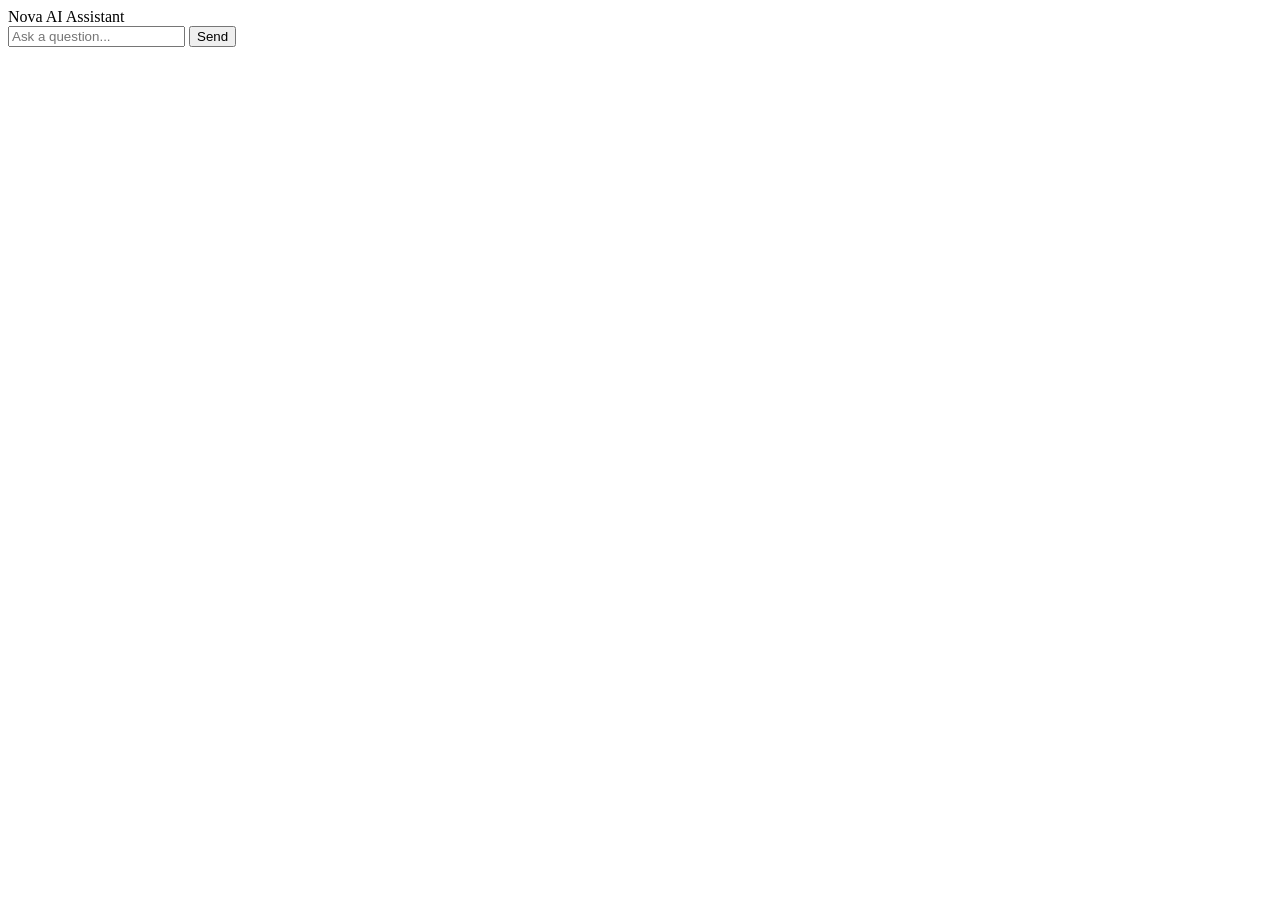
==== frontend/index.html @ 57db9a71 "frontnd folder created" ====
<!DOCTYPE html>
<html lang="en">
<head>
    <meta charset="UTF-8">
    <meta name="viewport" content="width=device-width, initial-scale=1.0">
    <title>Nova AI Assistant</title>

    <link rel="stylesheet" href="style.css">
</head>
<body>

<div class="chat-container">

    <div class="header">
        Nova AI Assistant
    </div>

    <div id="messages" class="messages">

    </div>

    <div class="input-area">

        <input
            id="message"
            type="text"
            placeholder="Ask a question..."
        >

        <button id="sendBtn">
            Send
        </button>

    </div>

</div>

<script src="app.js"></script>

</body>
</html>
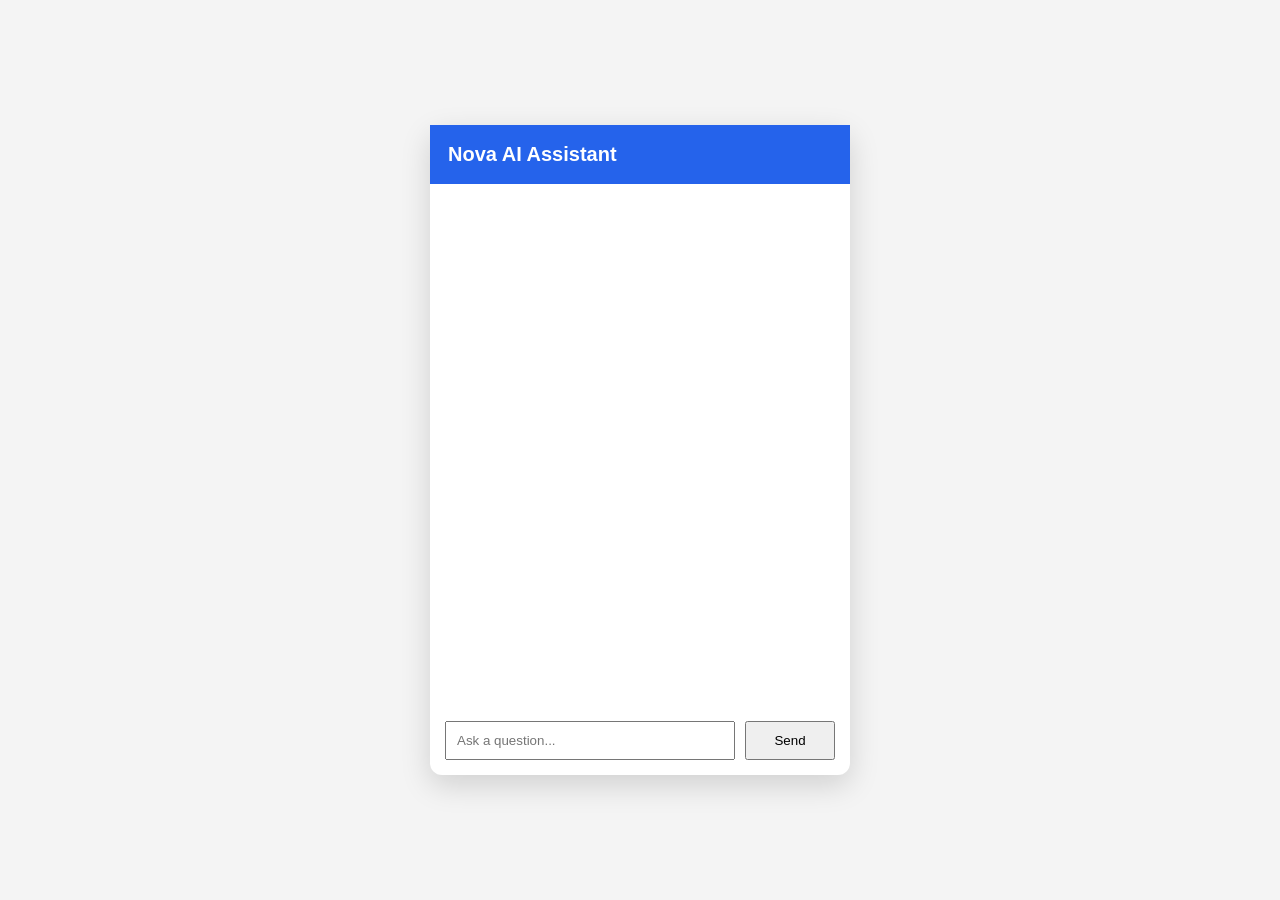
==== commit 7778aa4a: "opions/chat added in apigateway" ====
--- a/frontend/index.html
+++ b/frontend/index.html
@@ -1,4 +1,4 @@
-<!DOCTYPE html>
+<!-- <!DOCTYPE html>
 <html lang="en">
 <head>
     <meta charset="UTF-8">
@@ -38,4 +38,48 @@
 <script src="app.js"></script>
 
 </body>
+</html> -->
+
+<!DOCTYPE html>
+<html lang="en">
+<head>
+    <meta charset="UTF-8">
+    <meta name="viewport" content="width=device-width, initial-scale=1.0">
+
+    <title>Nova AI Assistant</title>
+
+    <link rel="stylesheet" href="style.css">
+</head>
+
+<body>
+
+<div class="chat-container">
+
+    <div class="header">
+        Nova AI Assistant
+    </div>
+
+    <div id="messages" class="messages">
+    </div>
+
+    <div class="input-area">
+
+        <input
+            id="message"
+            type="text"
+            placeholder="Ask a question..."
+            autocomplete="off"
+        >
+
+        <button id="sendBtn" type="button">
+            Send
+        </button>
+
+    </div>
+
+</div>
+
+<script src="app.js"></script>
+
+</body>
 </html>
--- a/frontend/style.css
+++ b/frontend/style.css
@@ -0,0 +1,113 @@
+body {
+
+    margin:0;
+
+    font-family:Arial, sans-serif;
+
+    background:#f4f4f4;
+
+    display:flex;
+
+    justify-content:center;
+
+    align-items:center;
+
+    height:100vh;
+
+}
+
+.chat-container{
+
+    width:420px;
+
+    height:650px;
+
+    background:white;
+
+    border-radius:12px;
+
+    display:flex;
+
+    flex-direction:column;
+
+    box-shadow:0 10px 30px rgba(0,0,0,.15);
+
+}
+
+.header{
+
+    padding:18px;
+
+    background:#2563eb;
+
+    color:white;
+
+    font-size:20px;
+
+    font-weight:bold;
+
+}
+
+.messages{
+
+    flex:1;
+
+    padding:20px;
+
+    overflow-y:auto;
+
+}
+
+.message{
+
+    margin-bottom:15px;
+
+    padding:12px;
+
+    border-radius:8px;
+
+}
+
+.user{
+
+    background:#2563eb;
+
+    color:white;
+
+    margin-left:60px;
+
+}
+
+.bot{
+
+    background:#eeeeee;
+
+    margin-right:60px;
+
+}
+
+.input-area{
+
+    display:flex;
+
+    padding:15px;
+
+    gap:10px;
+
+}
+
+input{
+
+    flex:1;
+
+    padding:10px;
+
+}
+
+button{
+
+    width:90px;
+
+    cursor:pointer;
+
+}
--- a/frontend/style.css
+++ b/frontend/style.css
@@ -0,0 +1,113 @@
+body {
+
+    margin:0;
+
+    font-family:Arial, sans-serif;
+
+    background:#f4f4f4;
+
+    display:flex;
+
+    justify-content:center;
+
+    align-items:center;
+
+    height:100vh;
+
+}
+
+.chat-container{
+
+    width:420px;
+
+    height:650px;
+
+    background:white;
+
+    border-radius:12px;
+
+    display:flex;
+
+    flex-direction:column;
+
+    box-shadow:0 10px 30px rgba(0,0,0,.15);
+
+}
+
+.header{
+
+    padding:18px;
+
+    background:#2563eb;
+
+    color:white;
+
+    font-size:20px;
+
+    font-weight:bold;
+
+}
+
+.messages{
+
+    flex:1;
+
+    padding:20px;
+
+    overflow-y:auto;
+
+}
+
+.message{
+
+    margin-bottom:15px;
+
+    padding:12px;
+
+    border-radius:8px;
+
+}
+
+.user{
+
+    background:#2563eb;
+
+    color:white;
+
+    margin-left:60px;
+
+}
+
+.bot{
+
+    background:#eeeeee;
+
+    margin-right:60px;
+
+}
+
+.input-area{
+
+    display:flex;
+
+    padding:15px;
+
+    gap:10px;
+
+}
+
+input{
+
+    flex:1;
+
+    padding:10px;
+
+}
+
+button{
+
+    width:90px;
+
+    cursor:pointer;
+
+}
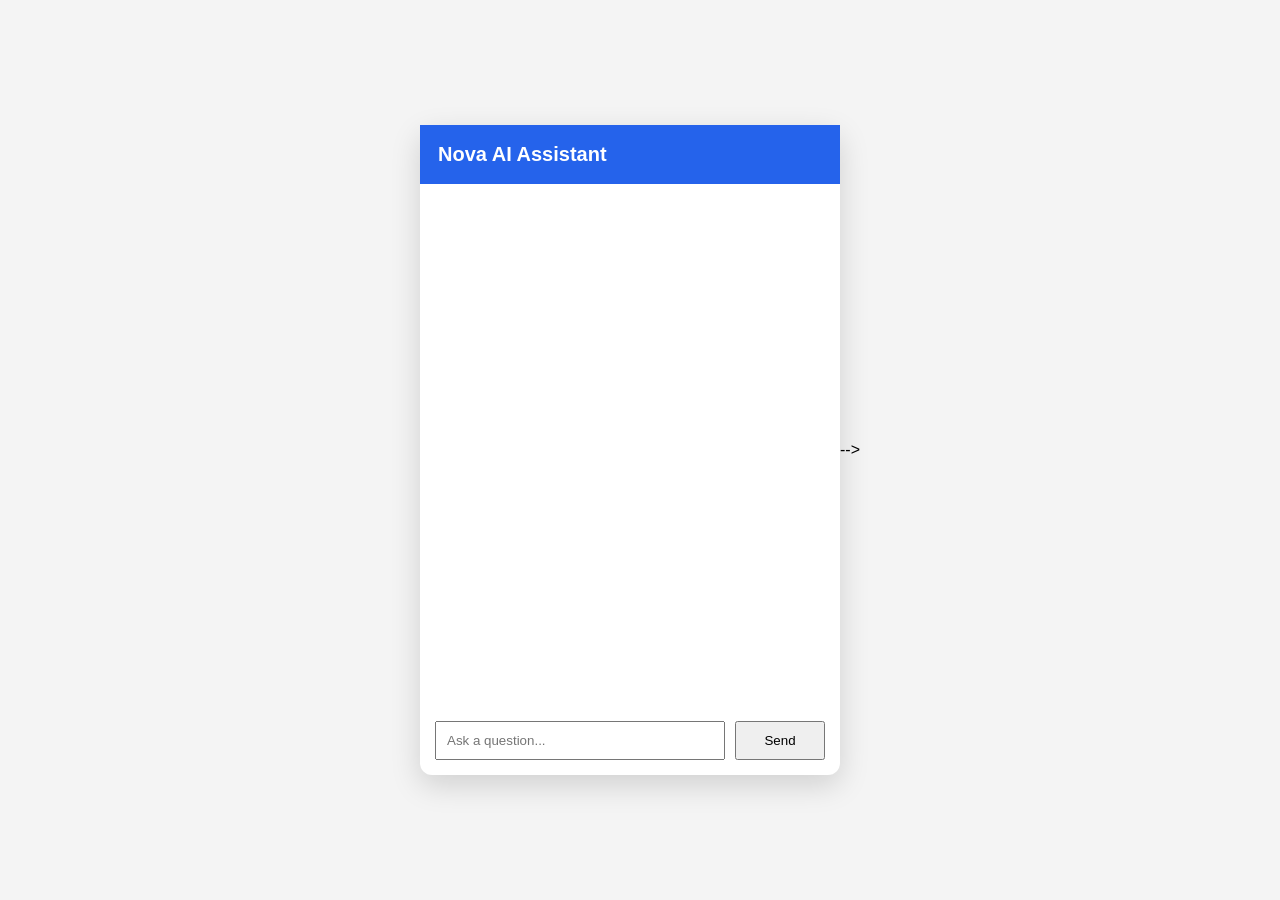
==== commit 7957de5b: "updated CORS" ====
--- a/frontend/index.html
+++ b/frontend/index.html
@@ -1,4 +1,4 @@
-<!-- <!DOCTYPE html>
+<!-- <!-- <!DOCTYPE html>
 <html lang="en">
 <head>
     <meta charset="UTF-8">
@@ -82,4 +82,4 @@
 <script src="app.js"></script>
 
 </body>
-</html>+</html> -->
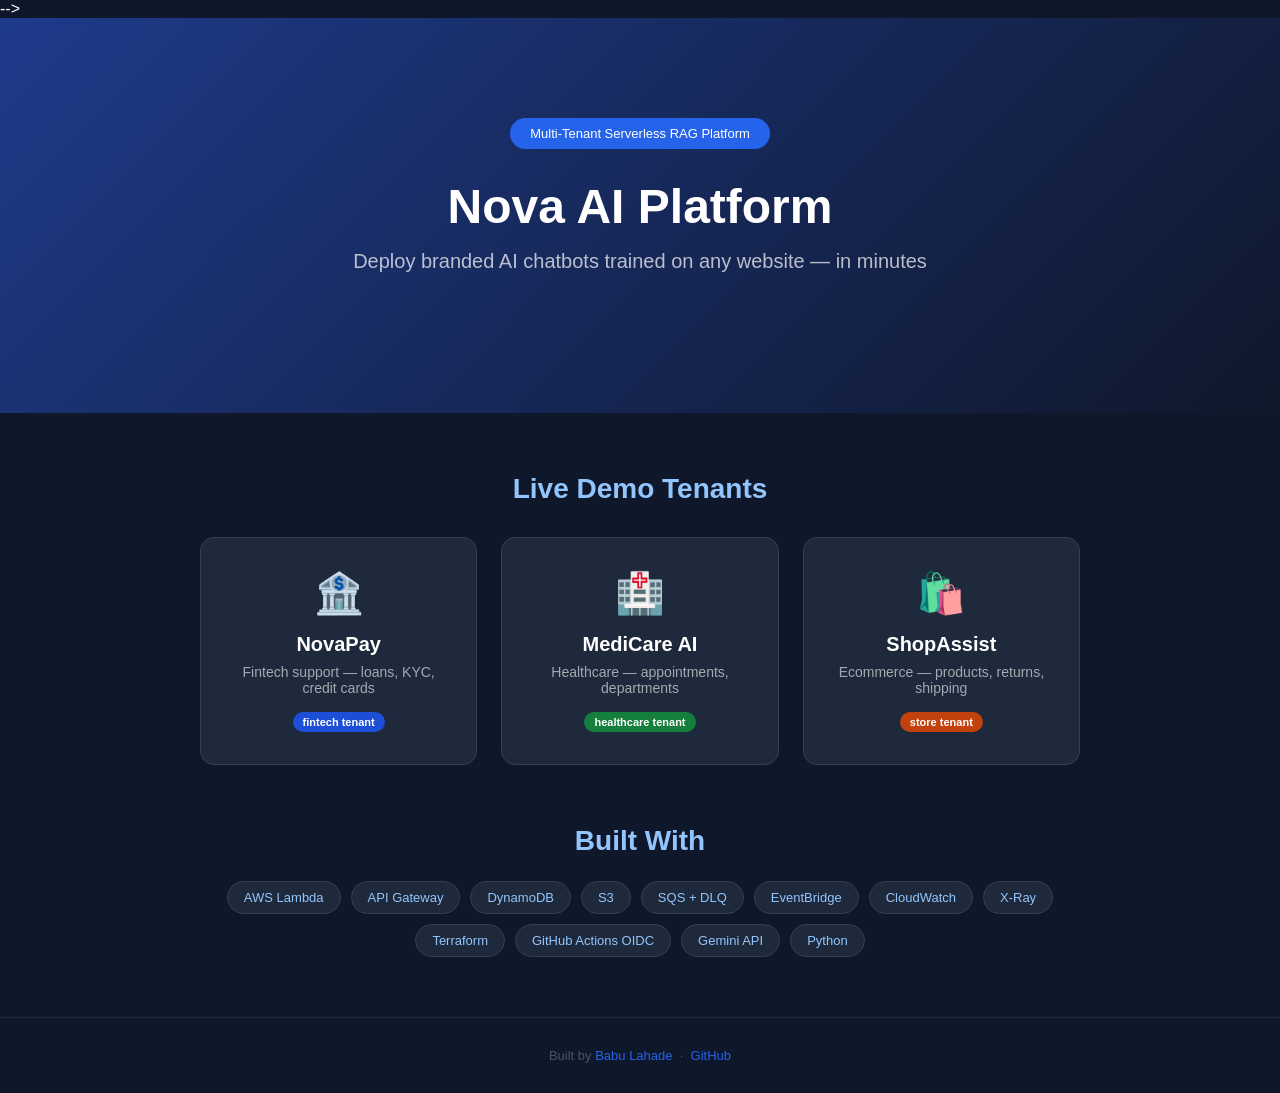
==== commit d9c8630f: "widget and 3 demo tenant sites complete" ====
--- a/frontend/index.html
+++ b/frontend/index.html
@@ -39,7 +39,7 @@
 
 </body>
 </html> -->
-
+<!-- 
 <!DOCTYPE html>
 <html lang="en">
 <head>
@@ -82,4 +82,166 @@
 <script src="app.js"></script>
 
 </body>
-</html> -->+</html> --> -->
+
+<!DOCTYPE html>
+<html lang="en">
+<head>
+  <meta charset="UTF-8">
+  <meta name="viewport" content="width=device-width, initial-scale=1.0">
+  <title>Nova RAG Platform</title>
+  <style>
+    * { box-sizing: border-box; margin: 0; padding: 0; }
+    body { font-family: Arial, sans-serif; background: #0f172a; color: white; }
+    .hero {
+      padding: 100px 40px;
+      text-align: center;
+      background: linear-gradient(135deg, #1e3a8a, #0f172a);
+    }
+    .hero h1 { font-size: 48px; margin-bottom: 16px; }
+    .hero p  { font-size: 20px; opacity: 0.7; margin-bottom: 40px; }
+    .badge {
+      display: inline-block;
+      background: #2563eb;
+      padding: 8px 20px;
+      border-radius: 99px;
+      font-size: 13px;
+      margin-bottom: 30px;
+    }
+    .demos {
+      max-width: 960px;
+      margin: 60px auto;
+      padding: 0 40px;
+    }
+    .demos h2 {
+      font-size: 28px;
+      text-align: center;
+      margin-bottom: 32px;
+      color: #93c5fd;
+    }
+    .demo-grid {
+      display: grid;
+      grid-template-columns: repeat(3, 1fr);
+      gap: 24px;
+    }
+    .demo-card {
+      background: #1e293b;
+      border-radius: 14px;
+      padding: 32px 24px;
+      text-align: center;
+      text-decoration: none;
+      color: white;
+      border: 1px solid #334155;
+      transition: transform 0.2s, border-color 0.2s;
+    }
+    .demo-card:hover {
+      transform: translateY(-4px);
+      border-color: #2563eb;
+    }
+    .demo-card .icon { font-size: 40px; margin-bottom: 16px; }
+    .demo-card h3 { font-size: 20px; margin-bottom: 8px; }
+    .demo-card p  { font-size: 14px; opacity: 0.6; margin-bottom: 16px; }
+    .demo-card .tag {
+      display: inline-block;
+      font-size: 11px;
+      padding: 4px 10px;
+      border-radius: 99px;
+      font-weight: bold;
+    }
+    .stack {
+      max-width: 960px;
+      margin: 0 auto 60px;
+      padding: 0 40px;
+    }
+    .stack h2 {
+      font-size: 28px;
+      text-align: center;
+      margin-bottom: 24px;
+      color: #93c5fd;
+    }
+    .pills {
+      display: flex;
+      flex-wrap: wrap;
+      gap: 10px;
+      justify-content: center;
+    }
+    .pill {
+      background: #1e293b;
+      border: 1px solid #334155;
+      padding: 8px 16px;
+      border-radius: 99px;
+      font-size: 13px;
+      color: #93c5fd;
+    }
+    footer {
+      text-align: center;
+      padding: 30px;
+      color: #475569;
+      font-size: 13px;
+      border-top: 1px solid #1e293b;
+    }
+    footer a { color: #2563eb; text-decoration: none; }
+  </style>
+</head>
+<body>
+
+  <div class="hero">
+    <div class="badge">Multi-Tenant Serverless RAG Platform</div>
+    <h1>Nova AI Platform</h1>
+    <p>Deploy branded AI chatbots trained on any website — in minutes</p>
+  </div>
+
+  <div class="demos">
+    <h2>Live Demo Tenants</h2>
+    <div class="demo-grid">
+
+      <a class="demo-card" href="fintech.html">
+        <div class="icon">🏦</div>
+        <h3>NovaPay</h3>
+        <p>Fintech support — loans, KYC, credit cards</p>
+        <span class="tag" style="background:#1d4ed8">fintech tenant</span>
+      </a>
+
+      <a class="demo-card" href="healthcare.html">
+        <div class="icon">🏥</div>
+        <h3>MediCare AI</h3>
+        <p>Healthcare — appointments, departments</p>
+        <span class="tag" style="background:#15803d">healthcare tenant</span>
+      </a>
+
+      <a class="demo-card" href="store.html">
+        <div class="icon">🛍️</div>
+        <h3>ShopAssist</h3>
+        <p>Ecommerce — products, returns, shipping</p>
+        <span class="tag" style="background:#c2410c">store tenant</span>
+      </a>
+
+    </div>
+  </div>
+
+  <div class="stack">
+    <h2>Built With</h2>
+    <div class="pills">
+      <span class="pill">AWS Lambda</span>
+      <span class="pill">API Gateway</span>
+      <span class="pill">DynamoDB</span>
+      <span class="pill">S3</span>
+      <span class="pill">SQS + DLQ</span>
+      <span class="pill">EventBridge</span>
+      <span class="pill">CloudWatch</span>
+      <span class="pill">X-Ray</span>
+      <span class="pill">Terraform</span>
+      <span class="pill">GitHub Actions OIDC</span>
+      <span class="pill">Gemini API</span>
+      <span class="pill">Python</span>
+    </div>
+  </div>
+
+  <footer>
+    Built by <a href="https://github.com/BabuLahade" target="_blank">Babu Lahade</a>
+    &nbsp;·&nbsp;
+    <a href="https://github.com/BabuLahade/nova-rag-platform" target="_blank">GitHub</a>
+  </footer>
+
+</body>
+</html>
